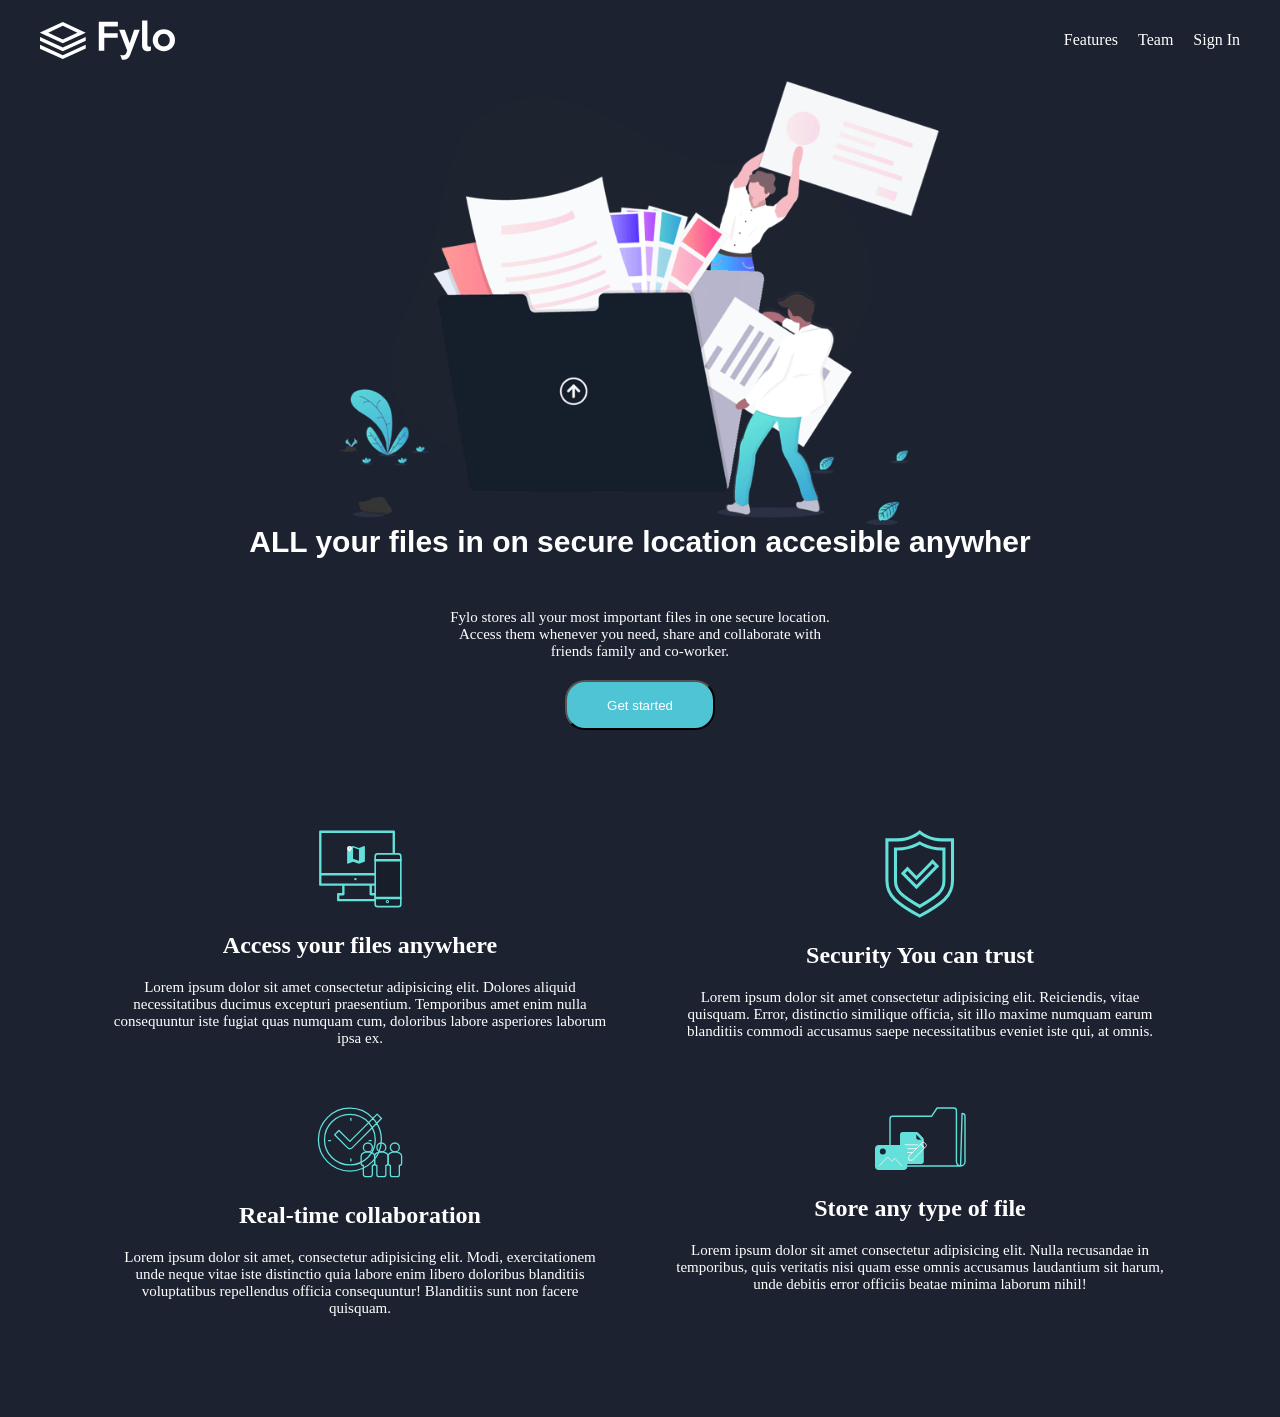
==== Coding assets/index.html @ 811df4cc "remove style-guide.md from repo" ====
<!DOCTYPE html>
<html lang="en">
<head>
    <meta charset="UTF-8">
    <meta name="viewport" content="width=device-width, initial-scale=1.0">
    <link rel="stylesheet" href="style.css">
    <title>Fylo</title>
</head>
<body>
    <header class="main">
        <nav class="nav">
            <div class="logo">
                <img src="/Coding assets/images/logo.svg" alt="Fylo Logo">
            </div>
            <ul class="nav-links">
                <li><a href="#">Features</a></li>
                <li><a href="#">Team</a></li>
                <li><a href="#">Sign In</a></li>
            </ul>
        </nav>
    </header>

    <main class="content">
        <img src="/Coding assets/images/illustration-intro.png" alt="">

        <h1>ALL your files in on secure location accesible anywher</h1>

        <p>
            Fylo stores all your most important files in one secure location. <br>Access them whenever you need, share and collaborate with <br>friends family and co-worker.
        </p>
        <button>Get started</button>
    </main>
    
    <section class="features">
        
        <div class="card">
            <img class="images" src="/Coding assets/images/icon-access-anywhere.svg" alt="">

                <h2 class="Details">Access your files anywhere</h2>

                    <p class="para">
                        Lorem ipsum dolor sit amet consectetur adipisicing elit. Dolores aliquid necessitatibus ducimus excepturi praesentium. Temporibus amet enim nulla consequuntur iste fugiat quas numquam cum, doloribus labore asperiores laborum ipsa ex.
                    </p>

        </div>
        
        <div class="card">
            <img class="images" src="/Coding assets/images/icon-security.svg" alt="">

                <h2 class="Details">Security You can trust</h2>
                    <p class="para">
                        Lorem ipsum dolor sit amet consectetur adipisicing elit. Reiciendis, vitae quisquam. Error, distinctio similique officia, sit illo maxime numquam earum blanditiis commodi accusamus saepe necessitatibus eveniet iste qui, at omnis.
                    </p>

        </div>
        
        <div class="card">
            <img class="images" src="/Coding assets/images/icon-collaboration.svg" alt="">

                <h2 class="Details">Real-time collaboration</h2>

                     <p class="para">Lorem ipsum dolor sit amet, consectetur adipisicing elit. Modi, exercitationem unde neque vitae iste distinctio quia labore enim libero doloribus blanditiis voluptatibus repellendus officia consequuntur! Blanditiis sunt non facere quisquam.</p>
        </div>
        
        <div class="card">
             <img class="images" src="/Coding assets/images/icon-any-file.svg" alt="">

                <h2 class="Details">Store any type of file</h2>

                    <p class="para"> Lorem ipsum dolor sit amet consectetur adipisicing elit. Nulla recusandae in temporibus, quis veritatis nisi quam esse omnis accusamus laudantium sit harum, unde debitis error officiis beatae minima laborum nihil!</p>
        </div>
       
    </section>
</body>
</html>
---- Coding assets/style.css ----
*{
    margin: 0;
    padding: 0;
    box-sizing: border-box;
    background-color: #1C2230;
}


.main{
    display: flex;
    flex-direction: column;
    text-align: center;
}



.logo img{
   height: 40px;
   display: block;    
}

.logo span{
    font-weight: 700;
    font-size: 22px;
}
.nav{
    display: flex;
    align-items: center;
    justify-content: space-between;
    padding: 20px 40px ;
}

.nav-links{
    display: flex;
    gap: 20px;
    list-style: none;   

}

.nav-links a {
    text-decoration: none;
    color: white;   
    font-weight: 500;
}

.nav-links a:hover {
    color: black;   
}

.content{
    display: flex;
    flex-direction: column;
    align-items: center;
    text-align: center;
}

.content img{
    width: 50%;
    max-width: 600px;
    display: block;
   
}

.content h1{
    font-size: 24px;
    color: white;
    font-size: 30px;
    font-family: sans-serif
}

.content p{
    font-size: 15px;
    color: white;
    margin-top: 50px;
    font-family: 'Times New Roman', Times, serif;
}

.content button{
    background-color: #4FC4D5;
    color: white;
    border-radius: 20px;
    margin-top: 20px;
    width: 150px;
    height: 50px;
    cursor: pointer;
}

button:hover{
    color: black;
}

.features{
   display: grid;
    grid-template-columns: repeat(2, 1fr);
    gap: 60px;
    text-align: center;
    max-width: 1100px;
    margin: 0 auto;
    padding: 100px 20px;


}

.images{
    margin-bottom: 20px;
}

.Details{
   margin-bottom: 10px;
    color: white;
}

.para{
    color: white;
    margin-top: 20px;
    font-size: 15px;
}
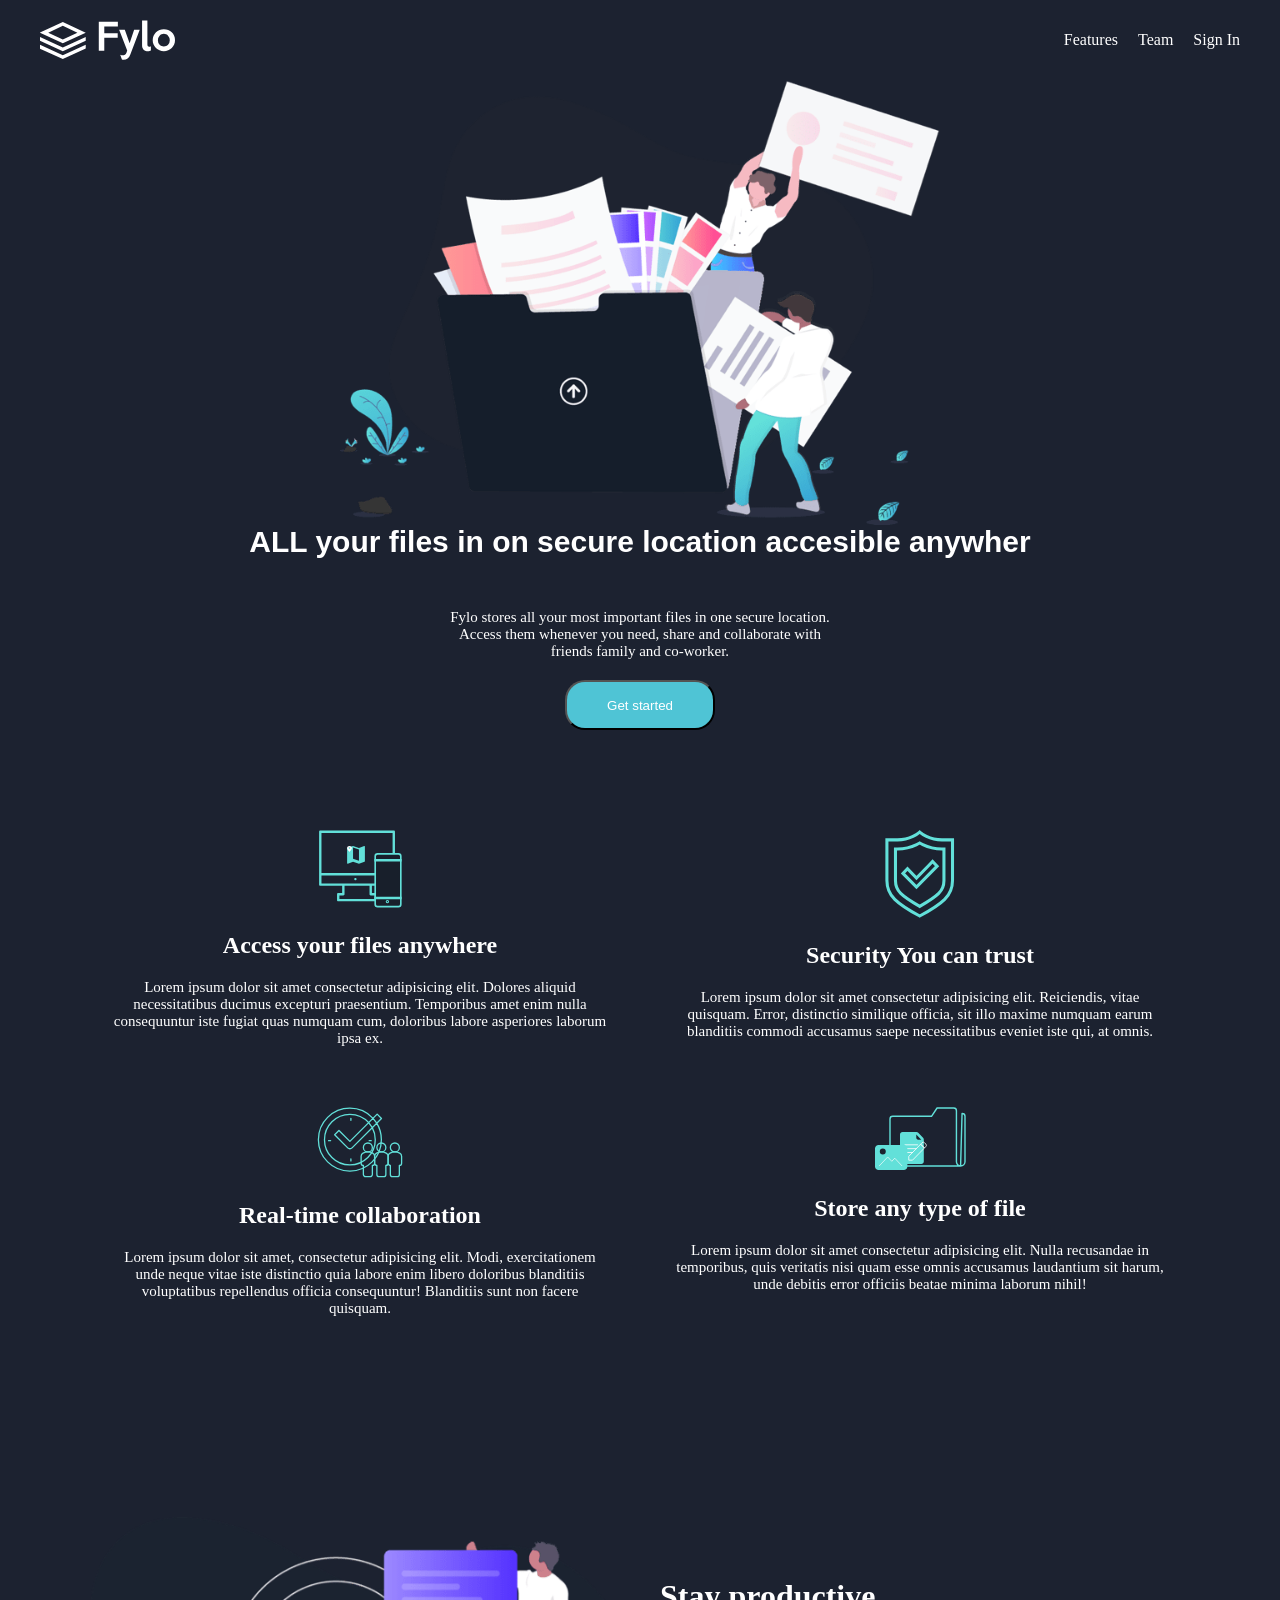
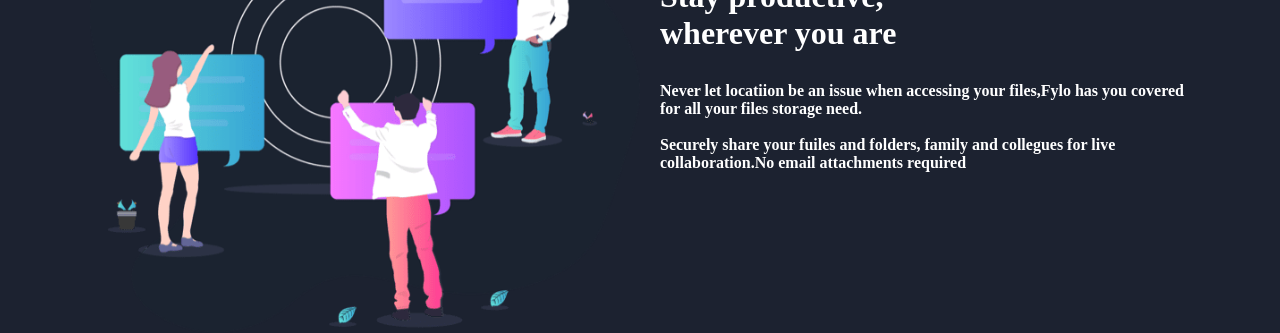
==== commit 5a4cfa49: "Added another section" ====
--- a/Coding assets/index.html
+++ b/Coding assets/index.html
@@ -69,7 +69,16 @@
 
                     <p class="para"> Lorem ipsum dolor sit amet consectetur adipisicing elit. Nulla recusandae in temporibus, quis veritatis nisi quam esse omnis accusamus laudantium sit harum, unde debitis error officiis beatae minima laborum nihil!</p>
         </div>
-       
     </section>
+    
+            <div class="container">
+                <img  src="/Coding assets/images/illustration-stay-productive copy.png" alt="" >
+
+                <div class="text-content">
+                <h1>Stay productive, <br> wherever you are</h1>
+
+                    <p id="para2">Never let locatiion be an issue when accessing your files,Fylo has you covered for all your files storage need. <br> <br> Securely share your fuiles and folders, family and collegues for live collaboration.No email attachments required </p>    
+                </div>
+            </div>
 </body>
 </html>
--- a/Coding assets/style.css
+++ b/Coding assets/style.css
@@ -116,3 +116,33 @@
     font-size: 15px;
 }
 
+.container{
+    display: flex;
+    align-items: center;
+    justify-content: center;
+    color: white;
+    gap: 20px;
+    max-width: 1100px;
+    margin: 0 auto;
+}
+
+
+.container img{
+    width: 50%;
+     max-width: 500px;
+    height: auto;
+    max-width: 600px;
+    padding-top: 100px;
+}
+
+.text-content {
+    flex: 1; 
+    font-family: 'Times New Roman', Times, serif;
+    font-weight:900;
+}
+
+#para2{
+    padding-top: 30px;
+    font-size: medium;
+    font-family:'Times New Roman', Times, serif;
+}
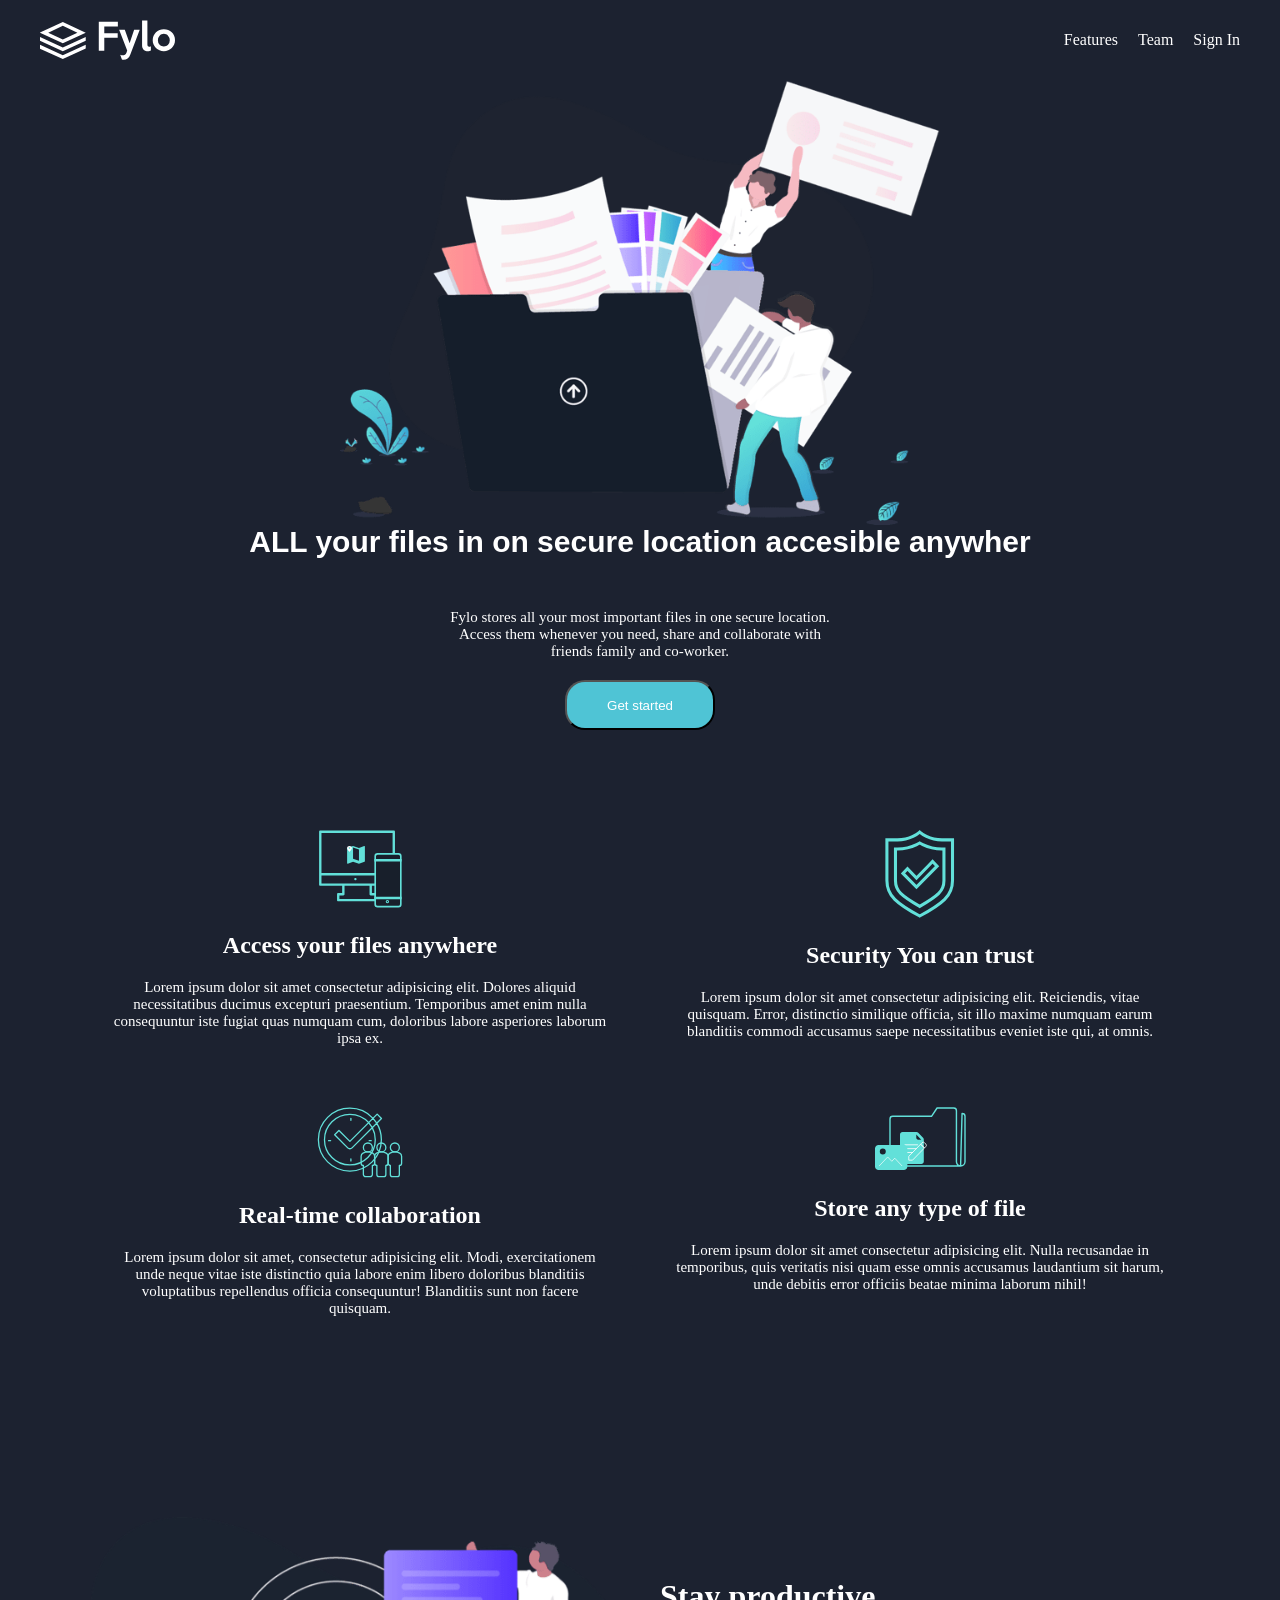
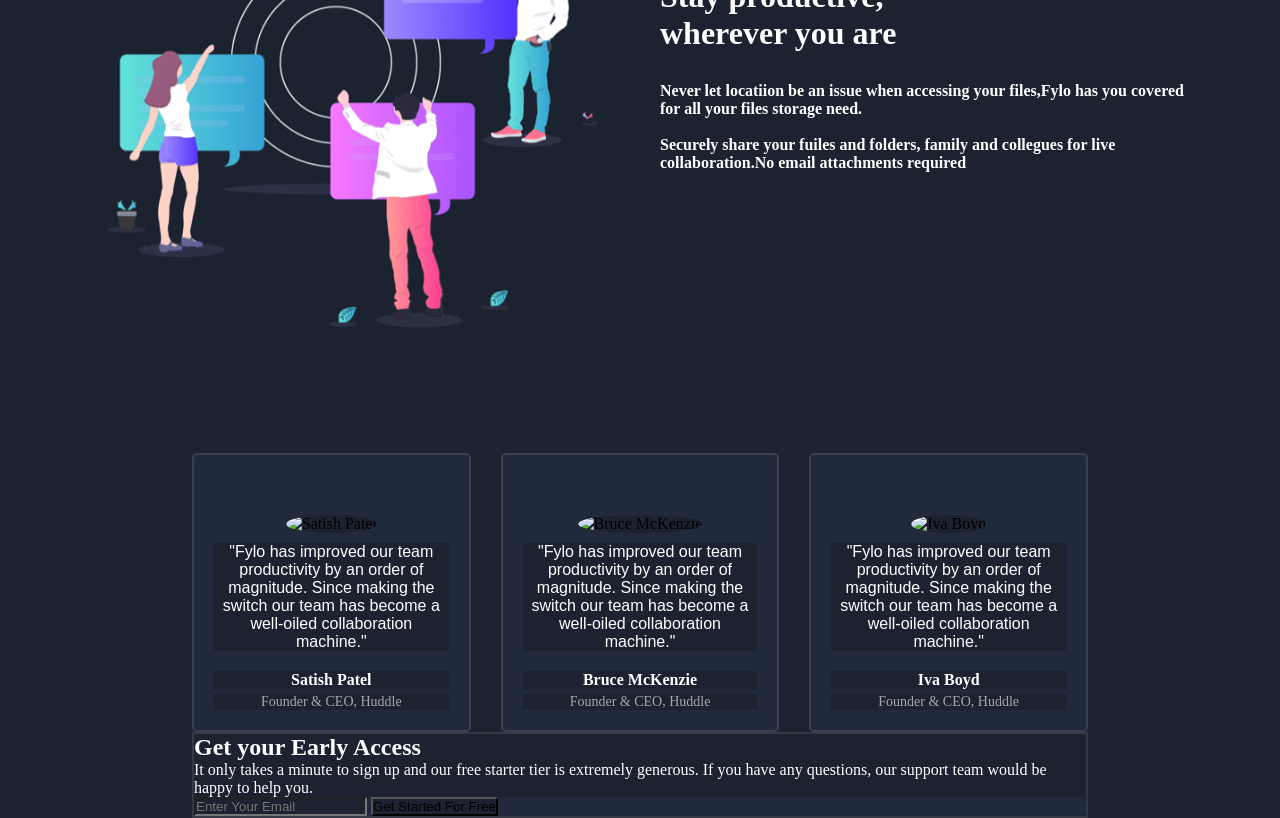
==== commit 7533f34f: "Update testimonials cards with profile images, text, and styling" ====
--- a/Coding assets/index.html
+++ b/Coding assets/index.html
@@ -80,5 +80,43 @@
                     <p id="para2">Never let locatiion be an issue when accessing your files,Fylo has you covered for all your files storage need. <br> <br> Securely share your fuiles and folders, family and collegues for live collaboration.No email attachments required </p>    
                 </div>
             </div>
+            
+            <section class="testimonials">
+                <testimonials class="testimonial-container">
+
+                    <testimonials class="testimonial-cards">
+                        <img src="images/profile-1.jpg" alt="Satish Patel" class="profile-img">
+                        <p class="reviews">"Fylo has improved our team productivity by an order of magnitude. Since making the switch our team has become a well-oiled collaboration machine."</p>
+                        <p class="name">Satish Patel</p>
+                        <p class="title">Founder & CEO, Huddle</p>
+                    </testimonials>
+
+                    <testimonials class="testimonial-cards">
+                        <img src="images/profile-2.jpg" alt="Bruce McKenzie" class="profile-img">
+                        <p class="reviews">"Fylo has improved our team productivity by an order of magnitude. Since making the switch our team has become a well-oiled collaboration machine."</p>
+                        <p class="name">Bruce McKenzie</p>
+                        <p class="title">Founder & CEO, Huddle</p>
+                    </testimonials>
+
+                    <testimonials class="testimonial-cards">
+                        <img src="images/profile-3.jpg" alt="Iva Boyd" class="profile-img">
+                        <p class="reviews">"Fylo has improved our team productivity by an order of magnitude. Since making the switch our team has become a well-oiled collaboration machine."</p>
+                        <p class="name">Iva Boyd</p>
+                        <p class="title">Founder & CEO, Huddle</p>
+                    </testimonials>
+                </testimonials>
+            </section>
+
+
+            <section class="signup">
+                <div class="signup-container">
+                    <h1>Get your Early Access</h1>
+                    <p>It only takes a minute to sign up and our free starter tier is extremely generous. If you have any questions, our support team would be happy to help you.</p>
+                     <input type="text"  id="email" placeholder="Enter Your Email">
+                <button>Get Started For Free</button>
+                </div>
+               
+
+            </section>
 </body>
 </html>
--- a/Coding assets/style.css
+++ b/Coding assets/style.css
@@ -145,4 +145,76 @@
     padding-top: 30px;
     font-size: medium;
     font-family:'Times New Roman', Times, serif;
+}
+
+.testimonial-section{
+    display: flex;
+    align-items: center;
+    justify-content: center;
+}
+
+
+.testimonial-container{
+    max-width: 1100;
+    width: 70%;
+    margin: auto;
+    display: flex;
+    flex-direction:row;
+    justify-content: center;
+    gap: 30px;
+    padding-top: 120px;
+
+}
+
+.testimonial-cards{
+    border:2px solid rgba(255, 255, 255, 0.1);
+    border-radius: 5px;
+    background-color: hsl(219, 30%, 18%);
+    padding: 20px;
+    background-image: url('images/bg-quotes.png');
+    background-repeat: no-repeat;
+    background-position: 20px 20px;
+    padding-top: 60px;
+    text-align: center;
+}
+.reviews{
+    color: white;
+    font-size: medium;
+    font-family: Arial, sans-serif;
+    margin-bottom: 20px;
+}
+.profile-img{
+    width: 40px;
+    height: 40px;
+    border-radius: 50%;
+    margin-bottom: 10px;
+}
+.name{
+    color: white;
+    font-weight: bold;
+    margin-bottom: 5px;
+}
+.title{
+    color: rgba(255, 255, 255, 0.6);
+    font-size: 14px;
+}
+
+.signup{
+    max-width: 1100;
+    width: 70%;
+    margin: auto;
+    display: flex;
+    flex-direction:row;
+    gap: 30px;
+    color: white;
+    border:2px solid rgba(255, 255, 255, 0.1);
+    gap:30px;
+}
+
+
+.signup-container{
+ 
+    border-radius: 5px;
+    background-color: hsl(219, 30%, 18%);
+
 }
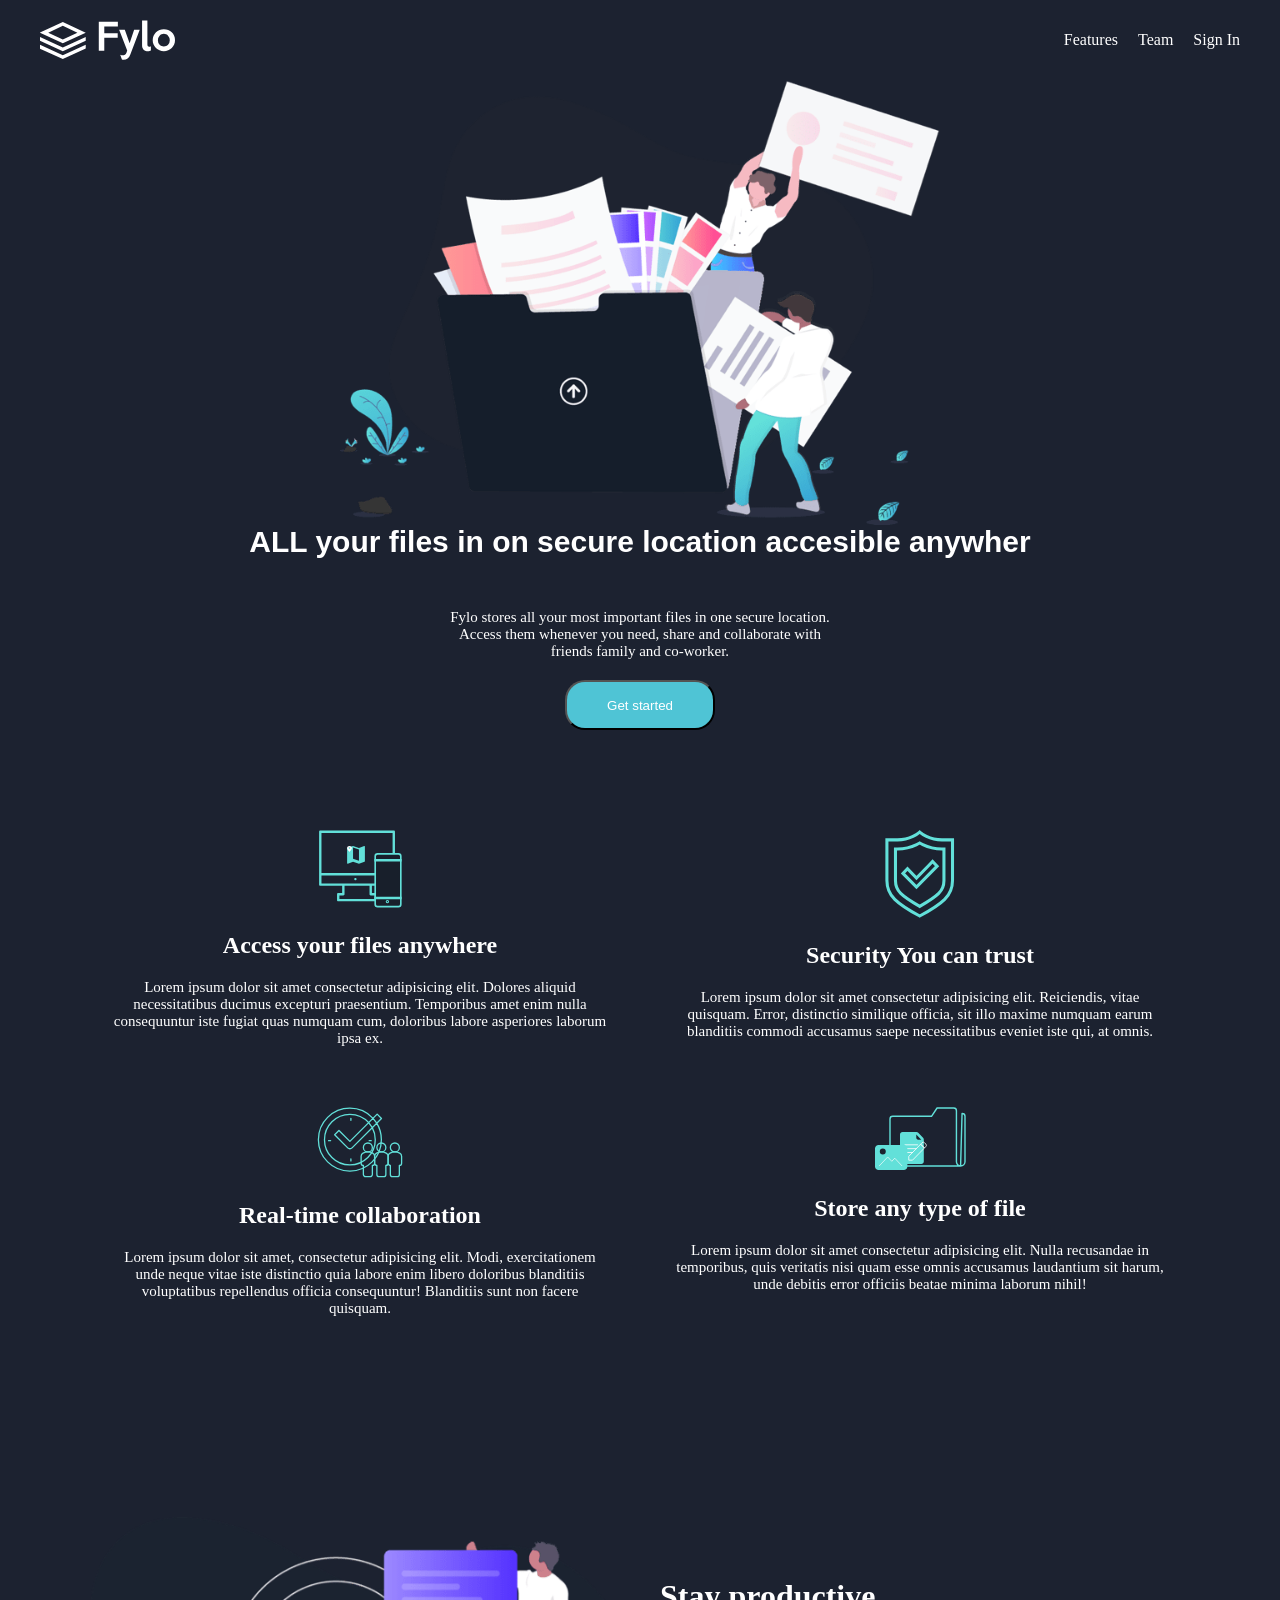
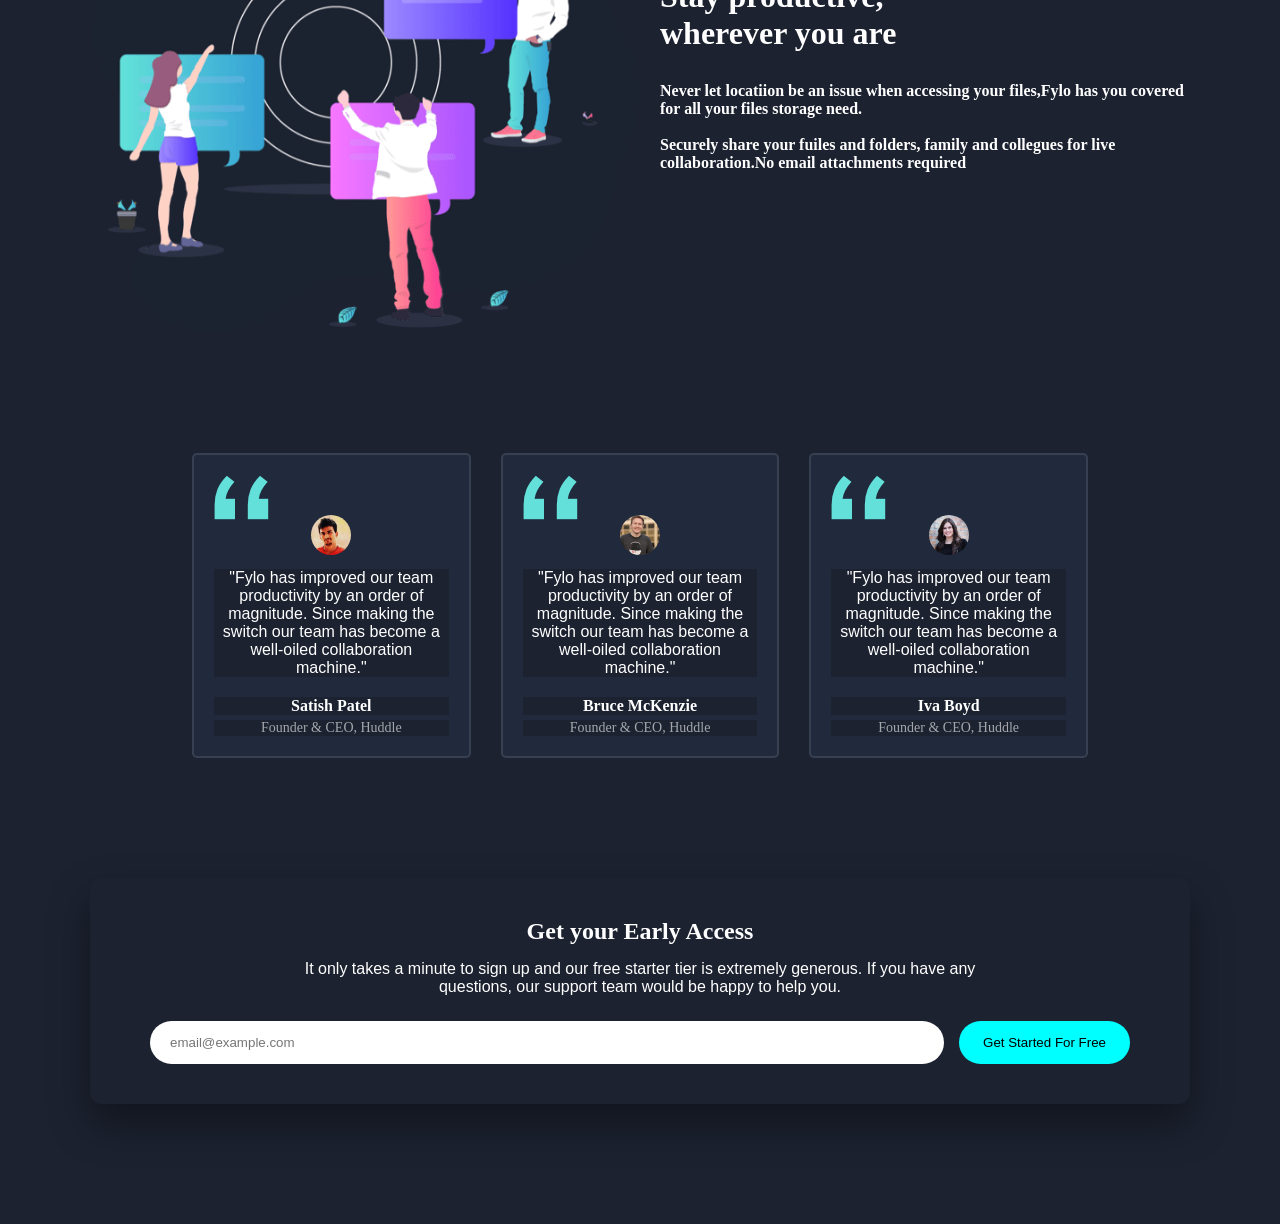
==== commit 498a9edd: "finished the contact section" ====
--- a/Coding assets/index.html
+++ b/Coding assets/index.html
@@ -106,17 +106,22 @@
                     </testimonials>
                 </testimonials>
             </section>
-
+      
 
             <section class="signup">
                 <div class="signup-container">
-                    <h1>Get your Early Access</h1>
-                    <p>It only takes a minute to sign up and our free starter tier is extremely generous. If you have any questions, our support team would be happy to help you.</p>
-                     <input type="text"  id="email" placeholder="Enter Your Email">
-                <button>Get Started For Free</button>
+
+                    <h1 id="Early">Get your Early Access</h1>
+
+                    <p id="Question">
+                        It only takes a minute to sign up and our free starter tier is extremely generous. If you have any <br> questions, our support team would be happy to help you.</p>
+                    
+                    <div class="form-row">
+                     <input type="text"  id="email" placeholder="email@example.com" class="email-input">
+                <button class="signup-btn">Get Started For Free</button>   
+                    </div>
+                     
                 </div>
-               
-
             </section>
 </body>
 </html>
--- a/Coding assets/style.css
+++ b/Coding assets/style.css
@@ -198,23 +198,56 @@
     color: rgba(255, 255, 255, 0.6);
     font-size: 14px;
 }
-
 .signup{
-    max-width: 1100;
-    width: 70%;
-    margin: auto;
-    display: flex;
-    flex-direction:row;
-    gap: 30px;
-    color: white;
-    border:2px solid rgba(255, 255, 255, 0.1);
-    gap:30px;
-}
-
+    padding:120px 20px;
+}
 
 .signup-container{
- 
-    border-radius: 5px;
-    background-color: hsl(219, 30%, 18%);
-
+    max-width:1100px;
+    width:90%;
+    margin:0 auto;
+  
+    border-radius:12px;
+    box-shadow:0 20px 40px rgba(0,0,0,0.4);
+    padding:40px 60px;
+    text-align:center;
+    color:white;
+}
+
+#Early{
+    padding-bottom:15px;
+}
+
+#Question{
+    font-family:Arial, Helvetica, sans-serif;
+    font-weight:300;
+}
+
+.form-row{
+    display:flex;
+    gap:15px;
+    margin-top:25px;
+
+}
+
+.email-input{
+    flex:1;
+    padding:14px 20px;
+    border-radius:25px;
+    border:none;
+    background-color : white;
+}
+
+.email-input:focus{
+    outline:none;
+    border:2px solid cyan;
+}
+
+.signup-btn{
+    padding:14px 24px;
+    border-radius:25px;
+    border:none;
+    background-color:cyan;
+    color:black;
+    cursor:pointer;
 }
